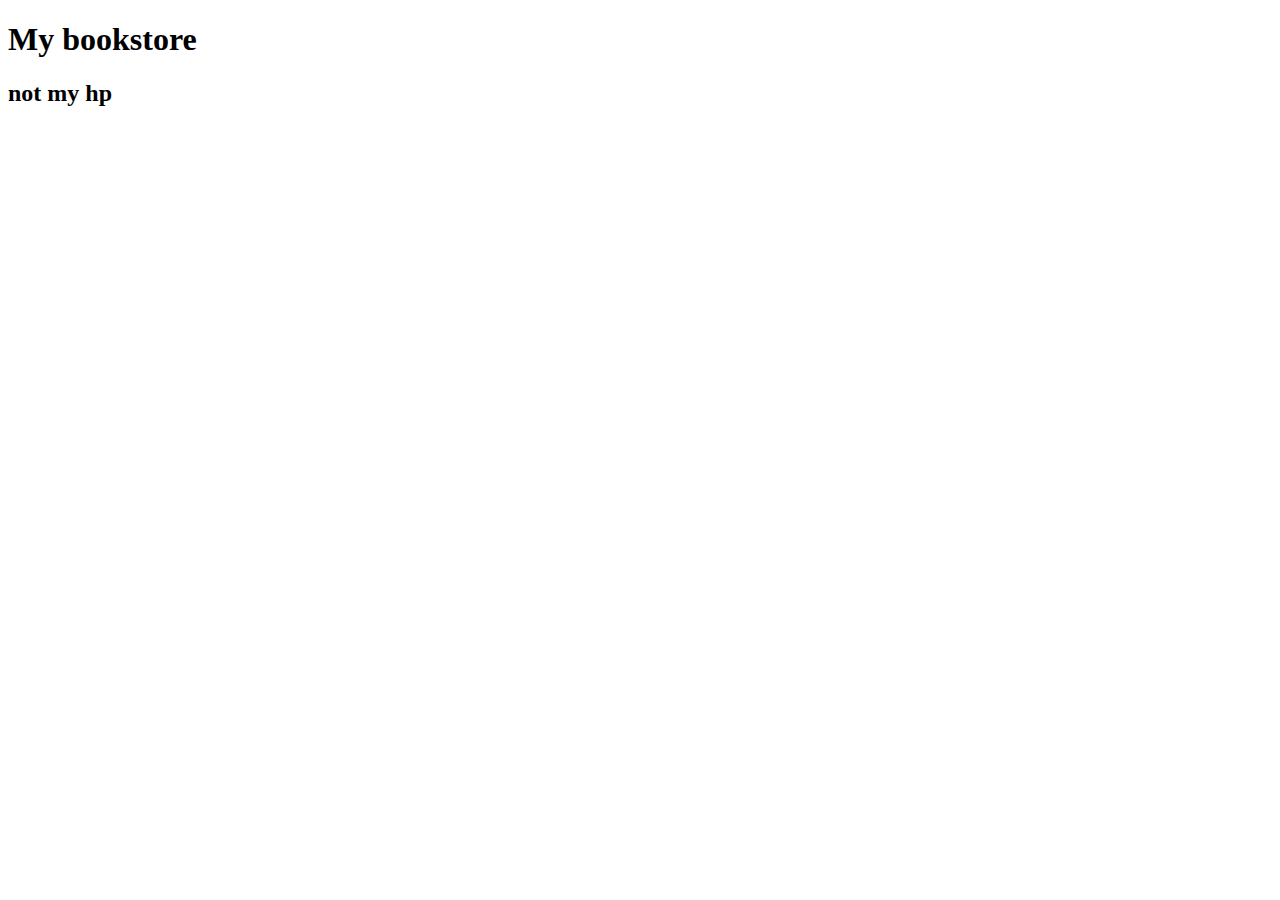
==== index.html @ 847a9ed4 "second nonsense" ====
<!DOCTYPE html>
<html lang="de">
<head>
    <meta charset="UTF-8">
    <meta name="viewport" content="width=device-width, initial-scale=1.0">
    <title>Bookstore</title>
</head>
<body>
    <h1>My bookstore</h1>
    <h2>not my hp</h2>
</body>
</html>
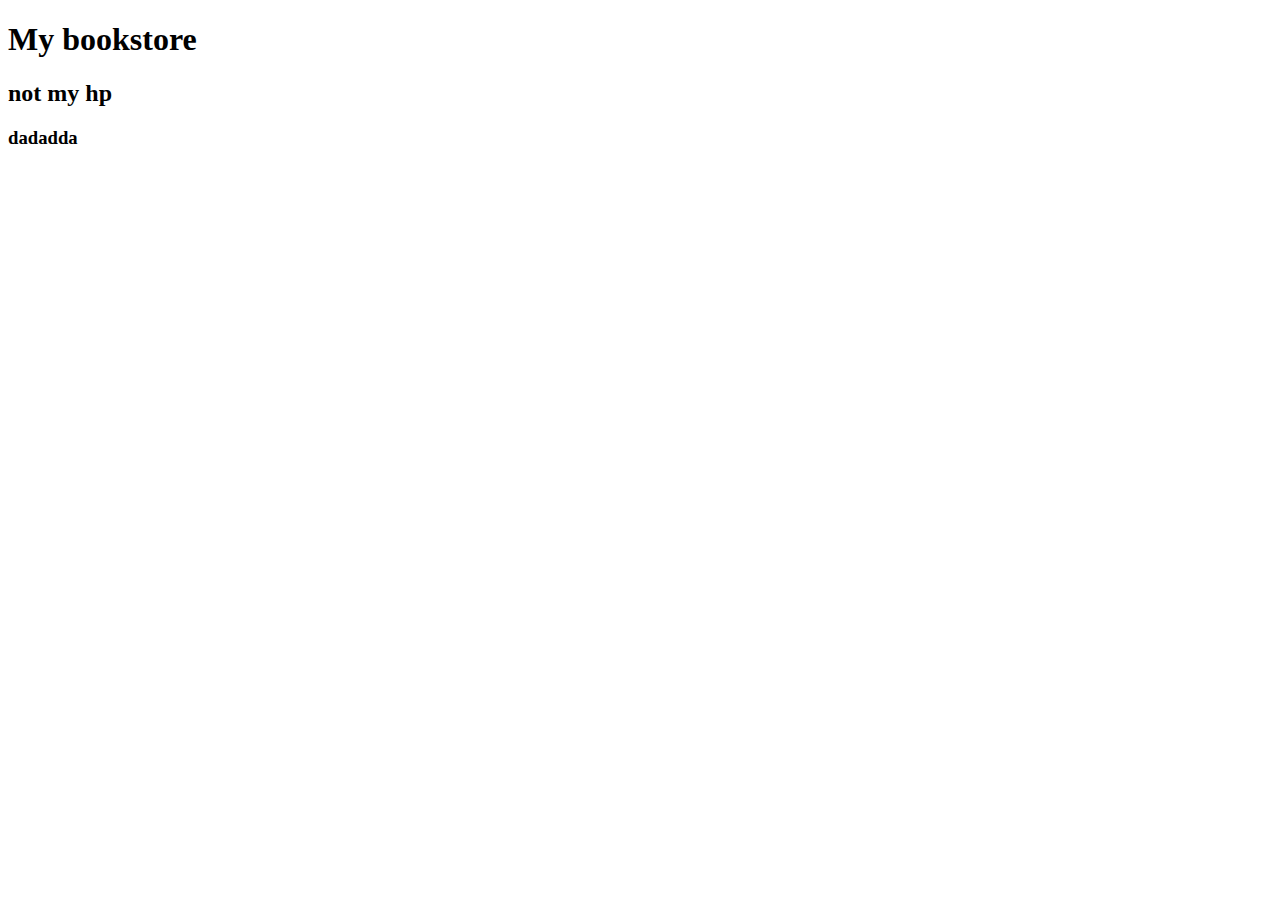
==== commit 5763488e: "second try" ====
--- a/index.html
+++ b/index.html
@@ -8,5 +8,6 @@
 <body>
     <h1>My bookstore</h1>
     <h2>not my hp</h2>
+    <h3>dadadda</h3>
 </body>
 </html>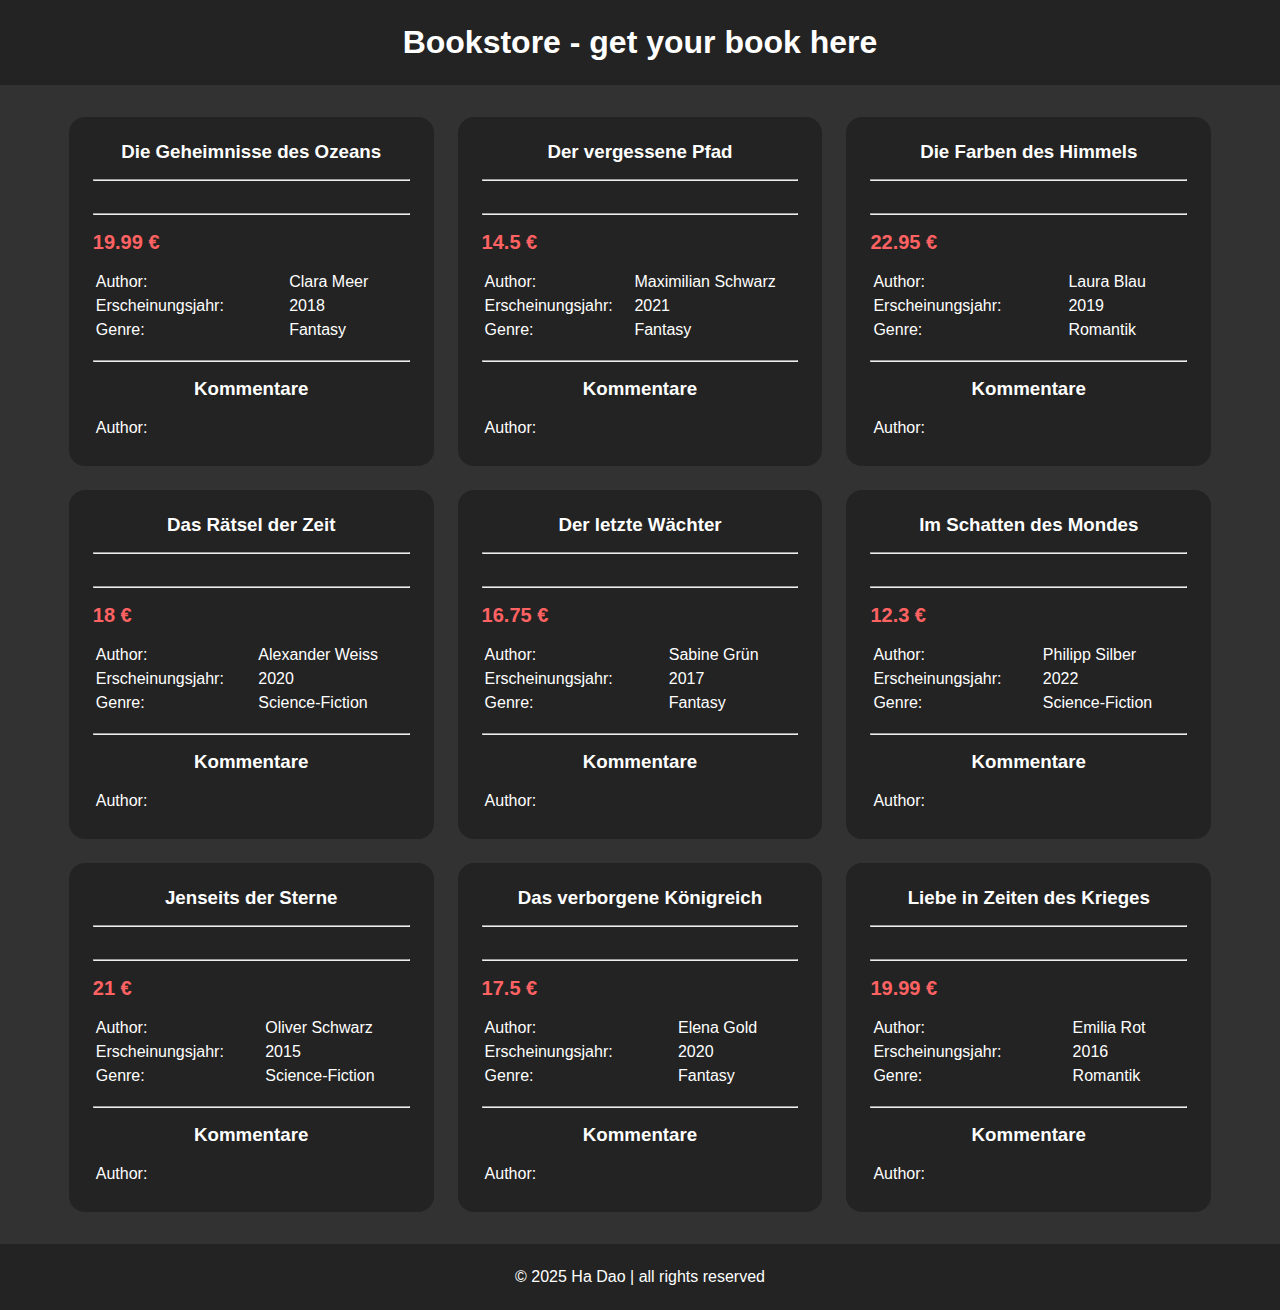
==== commit 7120869b: "basic files and data structures" ====
--- a/index.html
+++ b/index.html
@@ -1,13 +1,38 @@
 <!DOCTYPE html>
-<html lang="de">
+<html lang="en">
 <head>
     <meta charset="UTF-8">
     <meta name="viewport" content="width=device-width, initial-scale=1.0">
     <title>Bookstore</title>
+
+    <link rel="stylesheet" href="css/standard.css">
+    <link rel="stylesheet" href="style.css">
+    <script src="js/database.js"></script>
+    <script src="js/templates.js"></script>
 </head>
-<body>
-    <h1>My bookstore</h1>
-    <h2>not my hp</h2>
-    <h3>dadadda</h3>
+<body onload="init()">
+    <div id="wrapper">
+        <header>
+            <div class="content-size">
+                <h1>Bookstore - get your book here</h1>
+            </div>
+        </header>
+
+        <main>
+            <section>
+                <div class="content-size">
+                    <div id="all-books"></div>
+                </div>
+            </section>
+        </main>
+
+        <footer>
+            <div class="content-size">
+                <p>&copy; 2025 Ha Dao | all rights reserved</p>
+            </div>
+        </footer>
+    </div>
+
+    <script src="script.js"></script>
 </body>
 </html>--- a/css/standard.css
+++ b/css/standard.css
@@ -0,0 +1,45 @@
+* {
+    margin: 0;
+    box-sizing: border-box;
+    scroll-behavior: smooth;
+    font-family: Arial, Helvetica, sans-serif;
+    color: #ffffff;
+}
+
+body {
+    text-align: center;
+}
+
+a {
+    text-decoration: none;
+}
+
+#wrapper {
+    display: flex;
+    flex-direction: column;
+    min-height: 100vh;
+}
+
+header {
+    padding: 24px;
+    background-color: #232323;
+}
+
+main {
+    flex: 1;
+    background-color: #323232;
+}
+
+.content-size {
+    max-width: 1440px;
+    margin: 0 auto;
+}
+
+table {
+    text-align: left;
+}
+
+footer {
+    padding: 24px;
+    background-color: #232323;
+}--- a/style.css
+++ b/style.css
@@ -0,0 +1,25 @@
+#all-books {
+    display: flex;
+    flex-wrap: wrap;
+    gap: 24px;
+    justify-content: center;
+    align-items: flex-start;
+    margin: 32px;
+}
+
+.bookcard {
+    width: 30%;
+    display: flex;
+    flex-direction: column;
+    background-color: #232323;
+    padding: 24px;
+    gap: 16px;
+    border-radius: 16px;
+}
+
+.book-price {
+    color: rgb(255, 98, 98);
+    font-weight: 700;
+    font-size: 20px;
+    text-align: left;
+}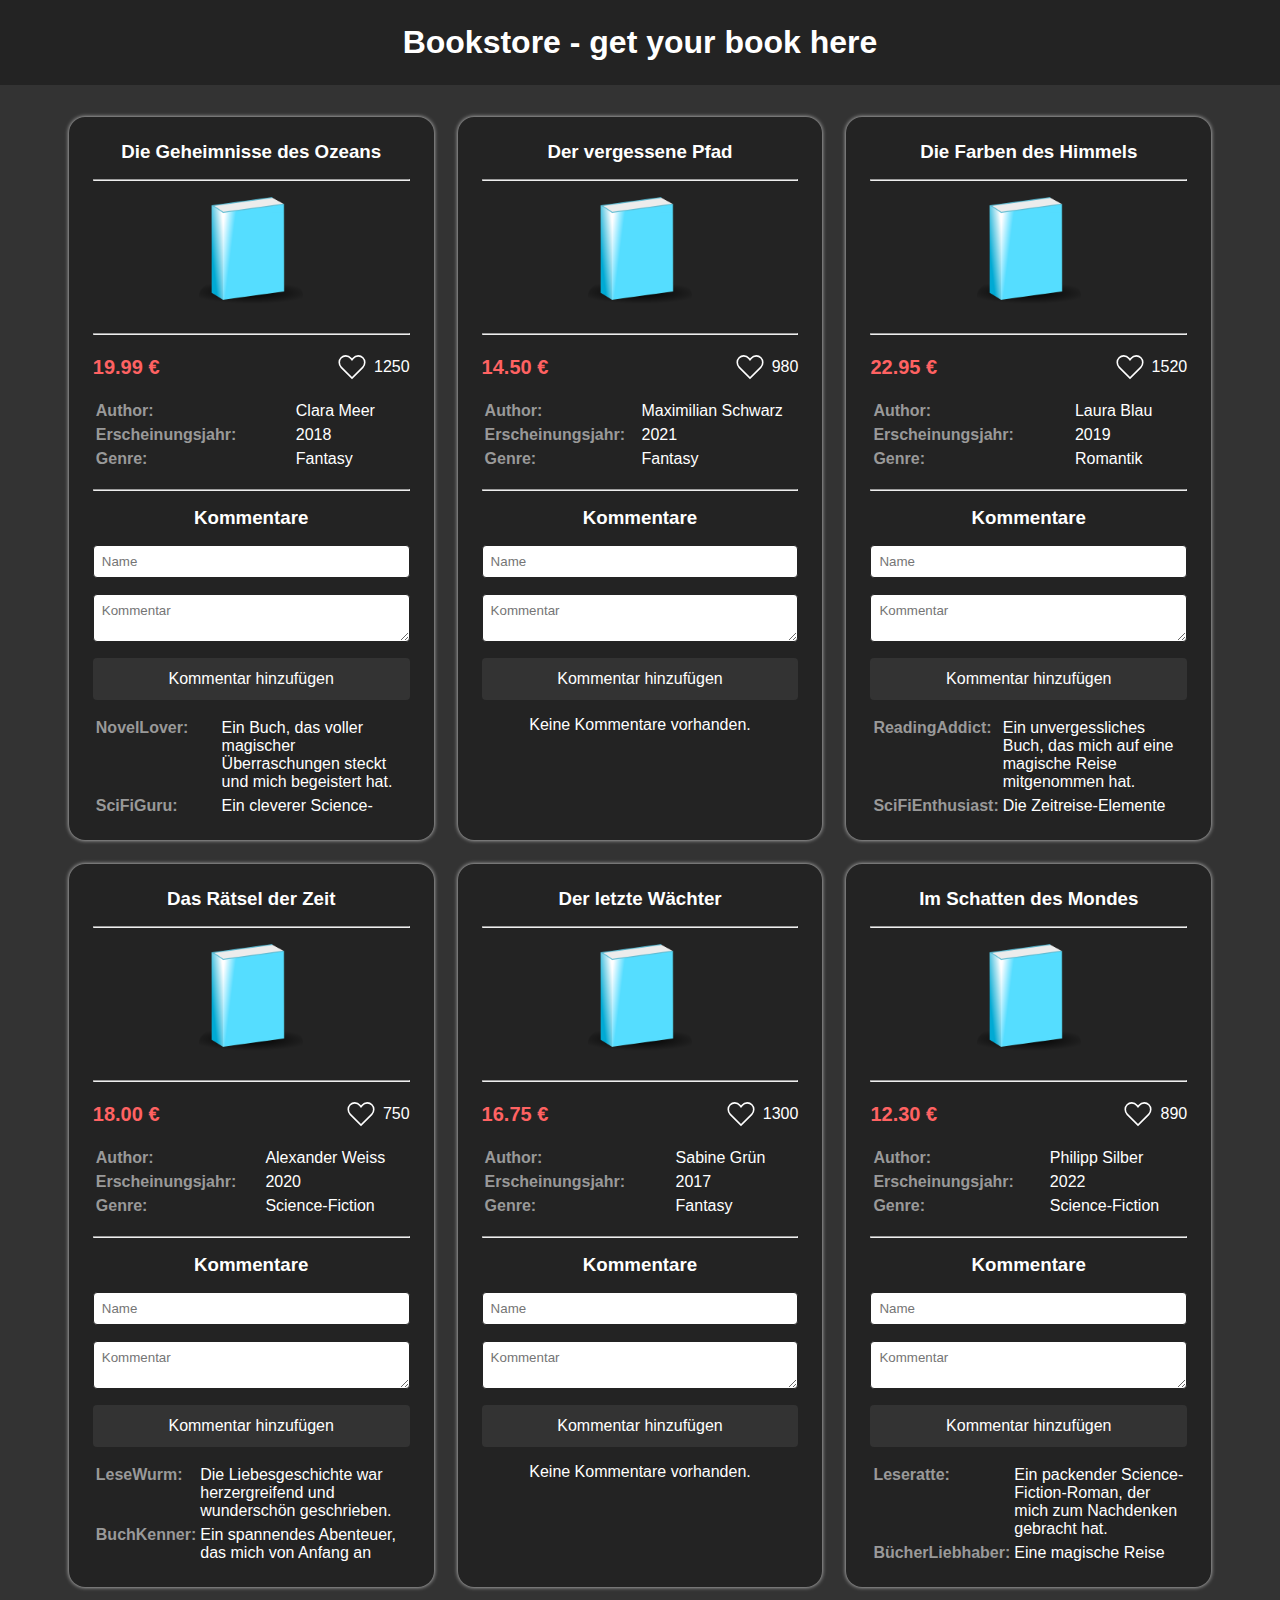
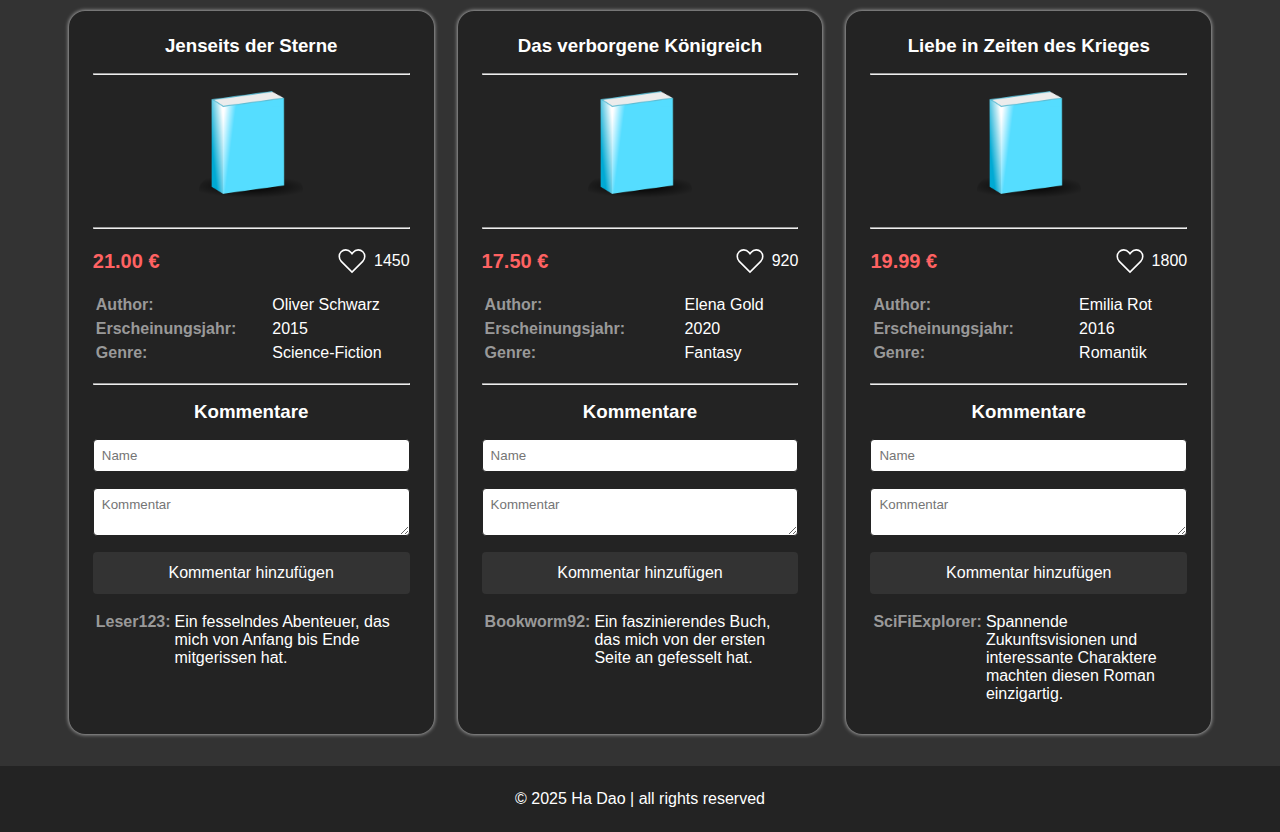
==== commit 808d4dff: "render comments" ====
--- a/index.html
+++ b/index.html
@@ -5,10 +5,11 @@
     <meta name="viewport" content="width=device-width, initial-scale=1.0">
     <title>Bookstore</title>
 
-    <link rel="stylesheet" href="css/standard.css">
-    <link rel="stylesheet" href="style.css">
-    <script src="js/database.js"></script>
-    <script src="js/templates.js"></script>
+    <link rel="shortcut icon" href="./assets/img/book.png" type="image/png">
+    <link rel="stylesheet" href="./css/standard.css">
+    <link rel="stylesheet" href="./style.css">
+    <script src="./js/database.js"></script>
+    <script src="./js/templates.js"></script>
 </head>
 <body onload="init()">
     <div id="wrapper">
@@ -33,6 +34,6 @@
         </footer>
     </div>
 
-    <script src="script.js"></script>
+    <script src="./script.js"></script>
 </body>
 </html>--- a/css/standard.css
+++ b/css/standard.css
@@ -8,6 +8,7 @@
 
 body {
     text-align: center;
+    min-width: 320px;
 }
 
 a {
@@ -27,7 +28,7 @@
 
 main {
     flex: 1;
-    background-color: #323232;
+    background-color: #333333;
 }
 
 .content-size {
@@ -35,11 +36,58 @@
     margin: 0 auto;
 }
 
+input[type="text"] {
+    color: #000000;
+    width: 100%;
+    padding: 8px;
+    border: 1px solid #232323;
+    border-radius: 4px;
+}
+
+button {
+    font-size: 16px;
+    padding: 12px;
+    border: none;
+    border-radius: 4px;
+    background-color: #333333;
+    color: #ffffff;
+    cursor: pointer;
+    transition: all 300ms ease;
+}
+
+button:hover {
+    background-color: green;
+}
+
+textarea {
+    color: #000000;
+    width: 100%;
+    padding: 8px;
+    border: 1px solid #232323;
+    border-radius: 4px;
+}
+
 table {
+    width: 100%;
     text-align: left;
+}
+
+table tbody tr td {
+    vertical-align: text-top;
+}
+
+table tbody tr td:nth-child(1) {
+    font-weight: 700;
+    color: #999999;
 }
 
 footer {
     padding: 24px;
     background-color: #232323;
+}
+
+@media (max-width: 320px) {
+    table tbody tr td {
+        display: block;
+    }
 }--- a/style.css
+++ b/style.css
@@ -15,6 +15,14 @@
     padding: 24px;
     gap: 16px;
     border-radius: 16px;
+
+    box-shadow: 0 0 4px 0 rgb(255, 255, 255, 0.8);
+}
+
+.book-cover {
+    width: 100%;
+    height: 120px;
+    object-fit: contain;
 }
 
 .book-price {
@@ -22,4 +30,68 @@
     font-weight: 700;
     font-size: 20px;
     text-align: left;
+}
+
+.price-likes {
+    display: flex;
+    justify-content: space-between;
+    align-items: center;
+}
+
+.like-box {
+    display: flex;
+    align-items: center;
+    gap: 8px;
+}
+
+.basic-heart {
+    fill: none;
+    stroke: #ffffff;
+    width: 32px;
+    height: 32px;
+    stroke-width: 1px;
+    transition: all 300ms ease;
+    padding-left: 4px;
+}
+
+.basic-heart:hover {
+    fill: red;
+    stroke: red;
+    transform: scale(1.2);
+}
+
+.basic-heart-active {
+    fill: red;
+    stroke: red;
+}
+
+.comment-form {
+    height: 100px;
+    overflow-y: scroll;
+}
+
+/* tablet */
+
+@media (max-width: 1200px) {
+
+    h1 {
+        font-size: 24px;
+    }
+
+    #all-books {
+        margin: 32px 16px;
+    }
+
+    .bookcard {
+        width: 40%;
+    }
+}
+
+/* mobile */
+
+@media (max-width: 900px) {
+    .bookcard {
+        width: 100%;
+    }
+
 }